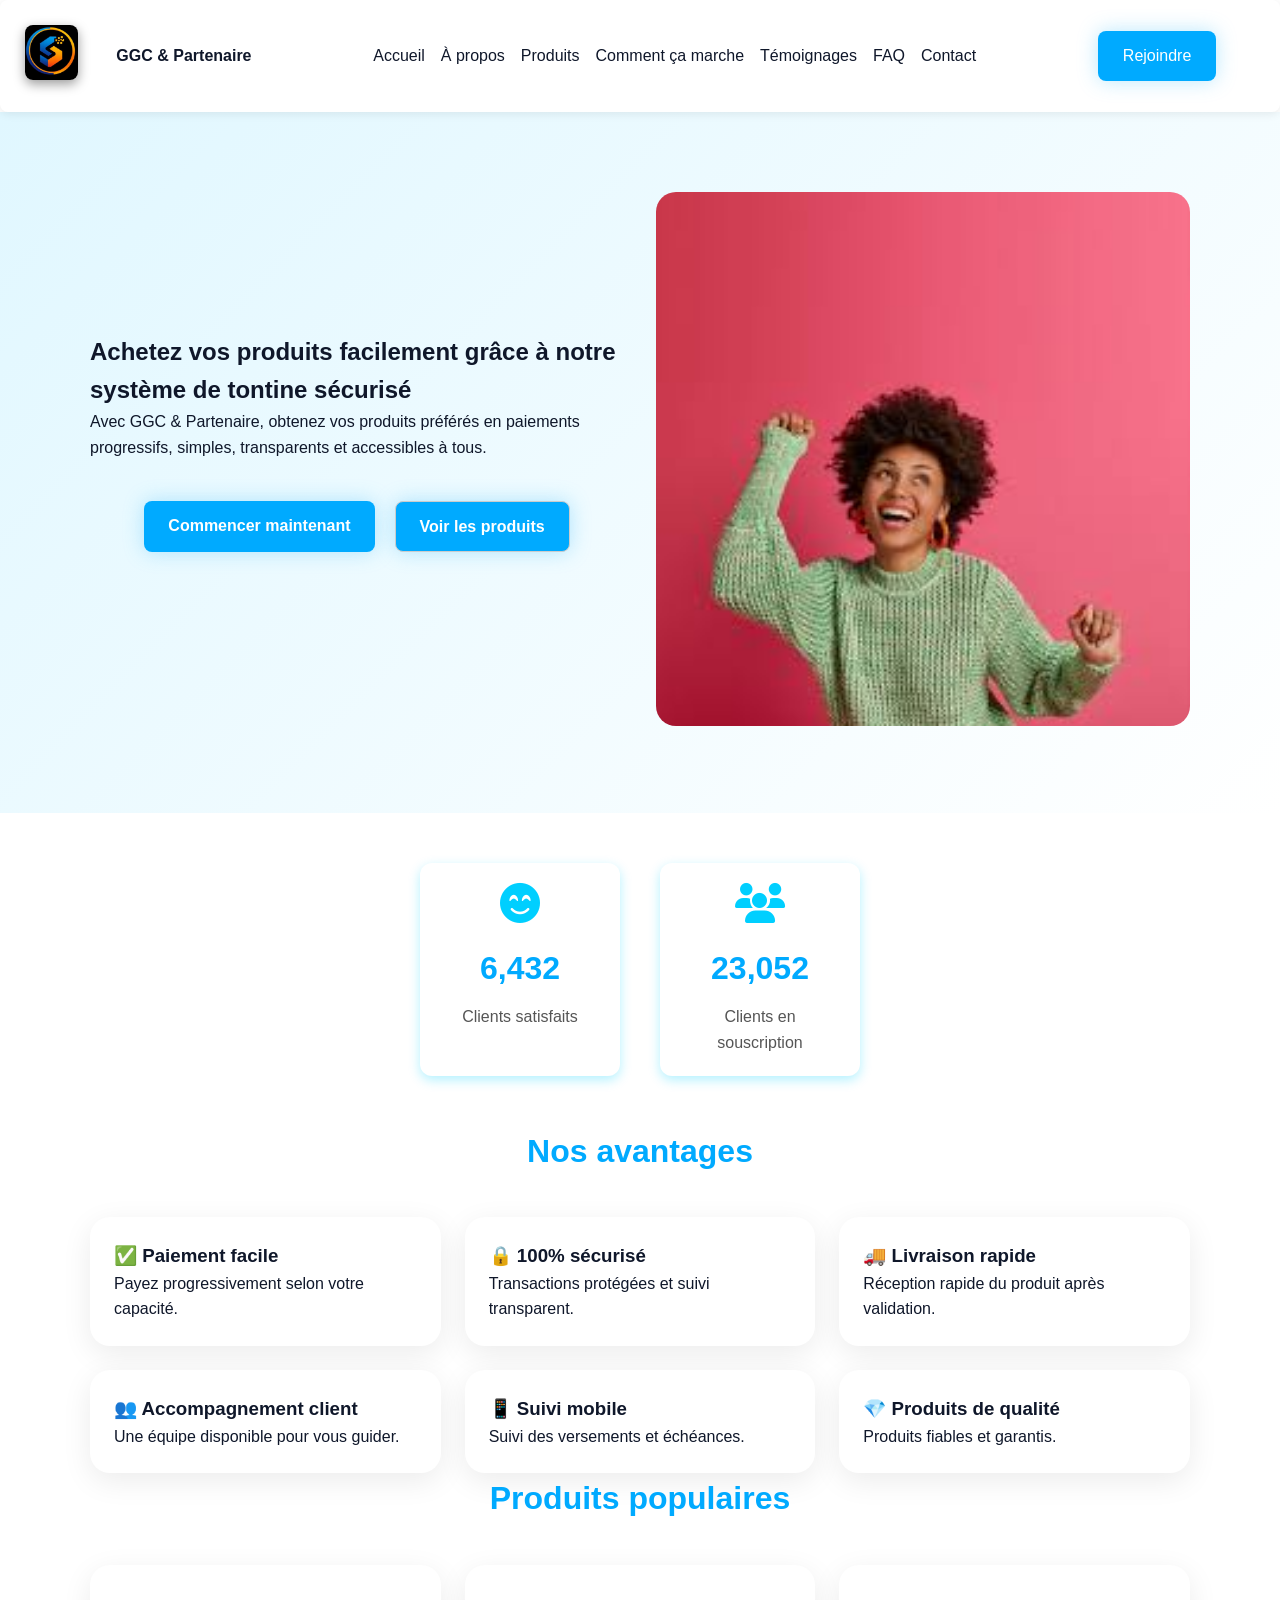
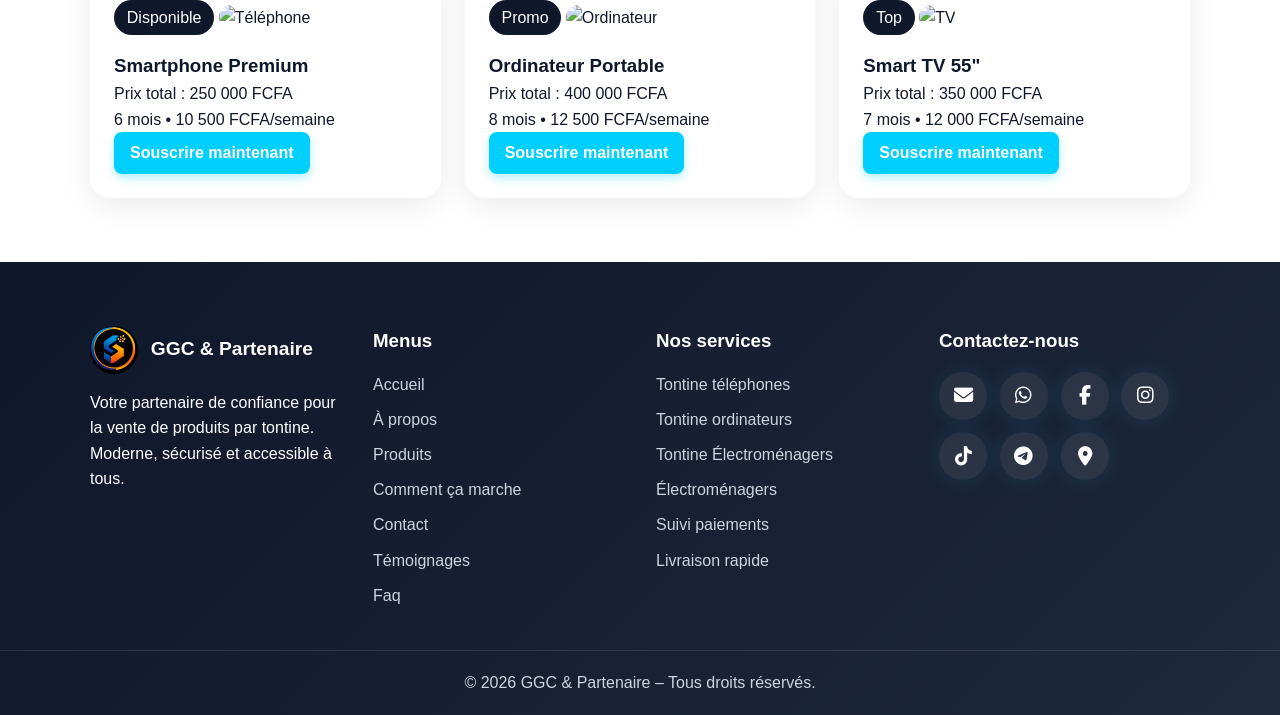
==== index.html @ 8f108630 "Initial commit du site GGC" ====
<!DOCTYPE html>
<html lang="fr">
<head>
  <meta charset="UTF-8" />
  <meta name="viewport" content="width=device-width, initial-scale=1.0" />
  <meta name="description" content="GGC & Partenaire - Vente de produits par tontine" />
  <title>GGC & Partenaire</title>
  <link rel="stylesheet" href="https://cdnjs.cloudflare.com/ajax/libs/font-awesome/6.5.1/css/all.min.css" />
  <link rel="stylesheet" href="assetes/css/style.css" />
</head>
<body>
  <header class="header">
    <div class="logo">
      <img src="assetes/images/logom.jpeg" alt="Logo">
    </div>
    <nav class="navbar container">
      <div class="logo">GGC & Partenaire</div>
      <ul class="nav-menu" id="navMenu">
        <li><a href="#">Accueil</a></li>
        <li><a href="about.html">À propos</a></li>
        <li><a href="produitc.html">Produits</a></li>
        <li><a href="comment_ca_marche.html">Comment ça marche</a></li>
        <li><a href="testimolia.html">Témoignages</a></li>
        <li><a href="fag.html">FAQ</a></li>
        <li><a href="contact.html">Contact</a></li>
      </ul>
      <a href="#" class="btn-primary">Rejoindre</a>
      <div class="menu-toggle" id="menuToggle">☰</div>
    </nav>
  </header>

  <section class="hero">
    <div class="bubbles"></div>
    <div class="container hero-content">
      <div class="hero-text reveal">
        <h1>Achetez vos produits facilement grâce à notre système de tontine sécurisé</h1>
        <p>
          Avec GGC & Partenaire, obtenez vos produits préférés en paiements progressifs,
          simples, transparents et accessibles à tous.
        </p>
        <div class="hero-buttons">
          <a href="comment_ca_marche.html" class="btn-primary">Commencer maintenant</a>
          <a href="produitc.html" class="btn-secondary">Voir les produits</a>
        </div>
      </div>
      <div class="hero-image reveal">
        <img src="assetes/images/joie.jpg" alt="Produits modernes" />
      </div>
    </div>
  </section>

  <section class="counters container">
    <div class="counter-box">
      <i class="fas fa-smile-beam"></i>
      <h3 id="satisfaits">0</h3>
      <p>Clients satisfaits</p>
    </div>
    <div class="counter-box">
      <i class="fas fa-users"></i>
      <h3 id="souscription">0</h3>
      <p>Clients en souscription</p>
    </div>
  </section>

  <section class="advantages container" id="about">
    <h2 class="section-title reveal">Nos avantages</h2>
    <div class="cards">
      <div class="card reveal"><h3>✅ Paiement facile</h3><p>Payez progressivement selon votre capacité.</p></div>
      <div class="card reveal"><h3>🔒 100% sécurisé</h3><p>Transactions protégées et suivi transparent.</p></div>
      <div class="card reveal"><h3>🚚 Livraison rapide</h3><p>Réception rapide du produit après validation.</p></div>
      <div class="card reveal"><h3>👥 Accompagnement client</h3><p>Une équipe disponible pour vous guider.</p></div>
      <div class="card reveal"><h3>📱 Suivi mobile</h3><p>Suivi des versements et échéances.</p></div>
      <div class="card reveal"><h3>💎 Produits de qualité</h3><p>Produits fiables et garantis.</p></div>
    </div>
  </section>

  <section class="products" id="products">
    <div class="container">
      <h2 class="section-title reveal">Produits populaires</h2>
      <div class="product-grid">
        <div class="product-card reveal">
          <span class="badge">Disponible</span>
          <img src="https://images.unsplash.com/photo-1511707171634-5f897ff02aa9" alt="Téléphone" />
          <h3>Smartphone Premium</h3>
          <p>Prix total : 250 000 FCFA</p>
          <p>6 mois • 10 500 FCFA/semaine</p>
          <a 
            href="souscription.html?name=Smartphone%20Premium&price=250000&plan=6%20mois%20•%2010500%20FCFA/semaine&img=https://images.unsplash.com/photo-1511707171634-5f897ff02aa9" 
            class="subscribe-btn">
            Souscrire maintenant
          </a>
        </div>

        <div class="product-card reveal">
          <span class="badge">Promo</span>
          <img src="https://images.unsplash.com/photo-1496181133206-80ce9b88a853" alt="Ordinateur" />
          <h3>Ordinateur Portable</h3>
          <p>Prix total : 400 000 FCFA</p>
          <p>8 mois • 12 500 FCFA/semaine</p>
          <a 
            href="souscription.html?name=Ordinateur%20Portable&price=400000&plan=8%20mois%20•%2012500%20FCFA/semaine&img=https://images.unsplash.com/photo-1496181133206-80ce9b88a853" 
            class="subscribe-btn">
            Souscrire maintenant
          </a>
        </div>

        <div class="product-card reveal">
          <span class="badge">Top</span>
          <img src="https://images.unsplash.com/photo-1580910051074-3eb694886505" alt="TV" />
          <h3>Smart TV 55"</h3>
          <p>Prix total : 350 000 FCFA</p>
          <p>7 mois • 12 000 FCFA/semaine</p>
          <a 
            href="souscription.html?name=Smart%20TV%2055&price=350000&plan=7%20mois%20•%2012000%20FCFA/semaine&img=https://images.unsplash.com/photo-1580910051074-3eb694886505" 
            class="subscribe-btn">
            Souscrire maintenant
          </a>
        </div>
      </div>
    </div>
  </section>

  <footer class="pro-footer">
  <div class="container footer-grid-pro">
    <!-- Logo + description -->
    <div class="footer-brand">
      <a href="index.html" class="footer-logo">
        <img src="assetes/images/logom.jpeg" alt="Logo GGC & Partenaire" />
        <span>GGC & Partenaire</span>
      </a>
      <p>
        Votre partenaire de confiance pour la vente de produits par tontine.
        Moderne, sécurisé et accessible à tous.
      </p>
    </div>

    <!-- Menus -->
    <div class="footer-links">
      <h3>Menus</h3>
      <a href="index.html">Accueil</a>
      <a href="about.html">À propos</a>
      <a href="produict.html">Produits</a>
      <a href="comment_ca_marche.html">Comment ça marche</a>
      <a href="contact.html">Contact</a>
      <a href="testimolia.html">Témoignages</a>
      <a href="fag.html">Faq</a>
    </div>

    <!-- Services -->
    <div class="footer-services">
      <h3>Nos services</h3>
      <a href="produitc.html#telephone">Tontine téléphones</a>
      <a href="produitc.html#ordinateur">Tontine ordinateurs</a>
      <a href="produitc.html#electro">Tontine Électroménagers</a>
      <a href="#">Électroménagers</a>
      <a href="#">Suivi paiements</a>
      <a href="#">Livraison rapide</a>
    </div>

    <!-- Réseaux + contact -->
    <div class="footer-contact">
      <h3>Contactez-nous</h3>
      <div class="social-icons">
        <a href="mailto:contact@ggcpartenaire.com" target="_blank" aria-label="Email"><i class="fas fa-envelope"></i></a>
        <a href="https://wa.me/22890000000" target="_blank" aria-label="WhatsApp"><i class="fab fa-whatsapp"></i></a>
        <a href="https://facebook.com" target="_blank" aria-label="Facebook"><i class="fab fa-facebook-f"></i></a>
        <a href="https://instagram.com" target="_blank" aria-label="Instagram"><i class="fab fa-instagram"></i></a>
        <a href="https://tiktok.com" target="_blank" aria-label="TikTok"><i class="fab fa-tiktok"></i></a>
        <a href="https://t.me/username" target="_blank" aria-label="Telegram"><i class="fab fa-telegram-plane"></i></a>
        <a href="https://maps.google.com/?q=Lome,Togo" target="_blank" aria-label="Localisation"><i class="fas fa-location-dot"></i></a>
      </div>
    </div>
  </div>

  <div class="footer-bottom-pro">
    <p>© 2026 GGC & Partenaire – Tous droits réservés.</p>
  </div>
</footer>

  <script src="assetes/js/main.js"></script>
</body>
</html>
---- assetes/css/style.css ----
:root {
  --sky: #38bdf8;
  --dark: #0f172a;
  --white: #ffffff;
  --light: #f8fafc;
}

* {
  margin: 0;
  padding: 0;
  box-sizing: border-box;
}

body {
  font-family: Arial, sans-serif;
  line-height: 1.6;
  background: var(--white);
  color: var(--dark);
}

.container {
  width: min(1200px, 92%);
  margin: auto;
}

.header {
  position: sticky;
  display: flex;
  justify-content: space-between;
  align-items: center;
  padding: 15px 25px;
  border-radius: 8px;
  top: 0;
  background: white;
  box-shadow: 0 2px 10px rgba(0,0,0,0.08);
  z-index: 1000;
}

/* Logo */
.logo img {
  height: 55px;
  border-radius: 8px; /* arrondi pour un look moderne */
  box-shadow: 0 4px 12px rgba(0,0,0,0.4);
  transition: transform 0.3s ease;
}

.navbar {
  display: flex;
  align-items: center;
  justify-content: space-between;
  padding: 1rem 0;
}

.nav-menu {
  display: flex;
  gap: 1rem;
  list-style: none;
}

.nav-menu a {
  text-decoration: none;
  color: var(--dark);
  transition: 0.3s;
}

.nav-menu a:hover {
  color: var(--sky);
}

.btn-primary,
.btn-secondary,
.product-card button {
  background: var(--sky);
  color: white;
  padding: 0.8rem 1.2rem;
  border-radius: 999px;
  text-decoration: none;
  border: none;
  cursor: pointer;
  transition: 0.3s;
  box-shadow: 0 0 20px rgba(56, 189, 248, 0.35);
}

.btn-primary:hover,
.btn-secondary:hover,
.product-card button:hover {
  transform: translateY(-3px);
}

.hero {
  padding: 5rem 0;
  background: linear-gradient(135deg, #e0f7ff, #ffffff);
  position: relative;
  overflow: hidden;
}

.hero-content {
  display: grid;
  grid-template-columns: repeat(auto-fit, minmax(300px, 1fr));
  gap: 2rem;
  align-items: center;
}

.hero-buttons {
  display: flex;
  flex-direction: row;
  justify-content: center;
  gap: 20px; /* espace horizontal entre les boutons */
  margin: 40px 0; /* espace en haut et en bas */
  flex-wrap: wrap; /* permet de passer à la ligne sur mobile */
}

.hero-buttons a {
  text-decoration: none;
  font-size: 1rem;
  font-weight: 600;
  padding: 12px 24px;
  border-radius: 8px;
  transition: all 0.3s ease;
}

/* Bouton principal bleu ciel */
.btn-primary {
  background-color: #00aaff; /* bleu ciel */
  color: #fff;
}

.btn-primary:hover {
  background-color: #0088cc;
}

/* Bouton secondaire */
.btn-secondary {
  background-color: #00aaff;
  color: #fff;
  border: 1px solid #ccc;
}

.btn-secondary:hover {
  background-color: #0088cc;
}

/* Responsive pour mobile */
@media (max-width: 600px) {
  .hero-buttons {
    flex-direction: column;
    align-items: center;
    gap: 15px; /* espace vertical entre les boutons */
    margin: 20px 0;
  }

  .hero-buttons a {
    width: 80%; /* occupe une bonne largeur sur mobile */
    text-align: center;
  }
}

.hero-image img,
.product-card img {
  width: 100%;
  border-radius: 20px;
}

.hero-image img {
  animation: float 4s ease-in-out infinite;
}

@keyframes float {
  0%,100% { transform: translateY(0); }
  50% { transform: translateY(-10px); }
}

.section-title {
  text-align: center;
  margin-bottom: 2rem;
  font-size: 2rem;
}

.cards,
.product-grid {
  display: grid;
  grid-template-columns: repeat(auto-fit, minmax(260px, 1fr));
  gap: 1.5rem;
}

.card,
.product-card {
  background: white;
  padding: 1.5rem;
  border-radius: 20px;
  box-shadow: 0 8px 30px rgba(0,0,0,0.08);
  transition: 0.3s;
}

.card:hover,
.product-card:hover {
  transform: translateY(-6px);
}

.badge {
  display: inline-block;
  background: var(--dark);
  color: white;
  padding: 0.3rem 0.8rem;
  border-radius: 999px;
  margin-bottom: 1rem;
}

.reveal {
  opacity: 0;
  transform: translateY(30px);
  transition: all 0.8s ease;
}

.reveal.active {
  opacity: 1;
  transform: translateY(0);
}

.menu-toggle {
  display: none;
  font-size: 2rem;
  cursor: pointer;
}

@media (max-width: 768px) {
  .nav-menu {
    display: none;
    position: absolute;
    top: 70px;
    left: 0;
    right: 0;
    background: white;
    flex-direction: column;
    padding: 1rem;
  }

  .nav-menu.show {
    display: flex;
  }

  .menu-toggle {
    display: block;
  }

  .btn-primary {
    display: none;
  }
}

* { box-sizing: border-box; margin: 0; padding: 0; }
body { font-family: Arial, sans-serif; color: var(--dark); background: var(--white); }
.container { width: min(1100px, 92%); margin: auto; }

.header {
  position: sticky; top: 0; z-index: 1000;
  background: white; box-shadow: 0 2px 10px rgba(0,0,0,.08);
}
.navbar {
  display: flex; justify-content: space-between; align-items: center; padding: 1rem 0;
}
.logo { text-decoration: none; color: var(--dark); font-weight: bold; }
.nav-menu { display: flex; gap: 1rem; list-style: none; }
.nav-menu a { text-decoration: none; color: var(--dark); transition: .3s; }
.nav-menu a:hover, .nav-menu a.active { color: var(--sky); }
.menu-toggle { display: none; font-size: 1.5rem; cursor: pointer; }

.about-hero {
  padding: 5rem 0;
  text-align: center;
  background: linear-gradient(135deg, #e0f7ff, #ffffff);
}
.about-hero h1 { font-size: 2.5rem; margin-bottom: 1rem; }
.about-hero p { max-width: 700px; margin: auto; font-size: 1.1rem; }

.about-grid, .value-grid {
  display: grid;
  grid-template-columns: repeat(auto-fit, minmax(260px, 1fr));
  gap: 1.5rem;
  margin: 3rem 0;
}

.about-card, .value-card {
  background: white;
  border-radius: 20px;
  padding: 2rem;
  text-align: center;
  box-shadow: 0 8px 30px rgba(0,0,0,.08);
  transition: .3s;
}
.about-card:hover, .value-card:hover { transform: translateY(-6px); }
.about-card i, .value-card i {
  font-size: 2rem;
  color: var(--sky);
  margin-bottom: 1rem;
}
.section-title { text-align: center; font-size: 2rem; }

.reveal {
  opacity: 0; transform: translateY(30px); transition: all .8s ease;
}
.reveal.active { opacity: 1; transform: translateY(0); }

@media (max-width: 768px) {
  .nav-menu {
    display: none; position: absolute; top: 70px; left: 0; right: 0;
    background: white; flex-direction: column; padding: 1rem;
  }
  .nav-menu.show { display: flex; }
  .menu-toggle { display: block; }
}

.timeline-section {
  padding: 5rem 0;
}

.timeline-intro {
  text-align: center;
  max-width: 700px;
  margin: 0 auto 3rem;
}

.timeline {
  position: relative;
  max-width: 800px;
  margin: auto;
}

.timeline::before {
  content: "";
  position: absolute;
  left: 30px;
  top: 0;
  width: 4px;
  height: 100%;
  background: linear-gradient(var(--sky), var(--dark));
  border-radius: 10px;
}

.timeline-item {
  position: relative;
  display: flex;
  gap: 1rem;
  margin-bottom: 2rem;
  align-items: flex-start;
}

.timeline-icon {
  min-width: 60px;
  height: 60px;
  border-radius: 50%;
  background: var(--sky);
  color: white;
  display: flex;
  align-items: center;
  justify-content: center;
  font-weight: bold;
  font-size: 1.2rem;
  box-shadow: 0 0 20px rgba(56,189,248,.35);
  z-index: 2;
}

.timeline-content {
  background: white;
  padding: 1.5rem;
  border-radius: 20px;
  box-shadow: 0 8px 30px rgba(0,0,0,.08);
  flex: 1;
  transition: .3s;
}

.timeline-content:hover {
  transform: translateY(-4px);
}

@media (max-width: 768px) {
  .timeline::before {
    left: 20px;
  }

  .timeline-icon {
    min-width: 42px;
    height: 42px;
    font-size: 1rem;
  }

  .timeline-content {
    padding: 1rem;
  }
}

.products-page {
  padding: 5rem 0;
}

.products-intro {
  text-align: center;
  max-width: 700px;
  margin: 0 auto 2rem;
}

.filters {
  display: flex;
  gap: 1rem;
  justify-content: center;
  flex-wrap: wrap;
  margin-bottom: 2rem;
}

.filter-btn {
  border: none;
  padding: 0.8rem 1.2rem;
  border-radius: 999px;
  cursor: pointer;
  background: #e0f7ff;
  transition: .3s;
}

.filter-btn.active,
.filter-btn:hover {
  background: var(--sky);
  color: white;
}

.product-card {
  overflow: hidden;
}

.product-card img {
  transition: transform .4s ease;
  margin: 1rem 0;
}

.product-card:hover img {
  transform: scale(1.05);
}

.testimonial-card,.faq-item,.contact-form,.contact-info,.login-card,.dashboard-card{
  background:#fff;padding:1.5rem;border-radius:20px;box-shadow:0 8px 30px rgba(0,0,0,.08)
}
.testimonial-slider{position:relative;overflow:hidden}
.testimonial-card{display:none;text-align:center}
.testimonial-card.active{display:block;animation:fade .8s ease}
.testimonial-card img{width:80px;height:80px;border-radius:50%;margin-bottom:1rem}
.stars{font-size:1.3rem;margin:.5rem 0}

.faq-question{width:100%;padding:1rem;border:none;background:#e0f7ff;text-align:left;border-radius:12px;cursor:pointer}
.faq-answer{display:none;padding:1rem}
.faq-item.active .faq-answer{display:block}

.contact-grid,.dashboard-grid,.footer-grid{
  display:grid;grid-template-columns:repeat(auto-fit,minmax(280px,1fr));gap:1.5rem
}
.contact-form input,.contact-form textarea,.login-card input{
  width:100%;padding:1rem;margin-bottom:1rem;border:1px solid #ddd;border-radius:12px
}
.contact-info iframe{width:100%;height:220px;border:0;border-radius:16px}

.footer{background:var(--dark);color:#fff;padding:3rem 0 1rem;margin-top:4rem}
.footer a{display:block;color:#fff;text-decoration:none;margin:.4rem 0}

.whatsapp-float{
  position:fixed;bottom:20px;right:20px;background:#25D366;color:#fff;
  padding:1rem;border-radius:50%;box-shadow:0 0 20px rgba(0,0,0,.2)
}

@keyframes fade{from{opacity:0}to{opacity:1}}

.pro-footer {
  background: linear-gradient(135deg, #0f172a, #1e293b);
  color: #fff;
  margin-top: 4rem;
  padding-top: 4rem;
}

.footer-grid-pro {
  display: grid;
  grid-template-columns: repeat(auto-fit, minmax(240px, 1fr));
  gap: 2rem;
}

.footer-logo {
  display: flex;
  align-items: center;
  gap: 0.8rem;
  color: #fff;
  text-decoration: none;
  font-size: 1.2rem;
  font-weight: 700;
  margin-bottom: 1rem;
}

.footer-logo img {
  width: 48px;
  height: 48px;
  border-radius: 50%;
  object-fit: cover;
}

.footer-links h3,
.footer-services h3,
.footer-contact h3 {
  margin-bottom: 1rem;
}

.footer-links a,
.footer-services a {
  display: block;
  color: #cbd5e1;
  text-decoration: none;
  margin: 0.6rem 0;
  transition: 0.3s;
}

.footer-links a:hover,
.footer-services a:hover {
  color: #38bdf8;
  transform: translateX(4px);
}

.social-icons {
  display: flex;
  flex-wrap: wrap;
  gap: 0.8rem;
  margin-top: 1rem;
}

.social-icons a {
  width: 48px;
  height: 48px;
  display: flex;
  align-items: center;
  justify-content: center;
  border-radius: 50%;
  background: rgba(255,255,255,0.08);
  color: #fff;
  text-decoration: none;
  font-size: 1.2rem;
  transition: 0.35s ease;
  box-shadow: 0 0 20px rgba(56,189,248,0.12);
}

.social-icons a:hover {
  background: #38bdf8;
  transform: translateY(-4px) scale(1.08);
  box-shadow: 0 0 25px rgba(56,189,248,0.45);
}

.footer-bottom-pro {
  border-top: 1px solid rgba(255,255,255,0.1);
  margin-top: 2rem;
  padding: 1.2rem 0;
  text-align: center;
  color: #cbd5e1;
}

.contact {
  background: #ffffff;
  color: #333;
  padding: 60px 20px;
  border-radius: 12px;
}

.section-title {
  text-align: center;
  font-size: 2rem;
  color: #00aaff;
  margin-bottom: 40px;
}

.contact-grid {
  display: flex;
  gap: 40px;
  flex-wrap: wrap;
  justify-content: center;
}

.contact-form {
  flex: 1;
  min-width: 300px;
  background: #f9f9f9;
  padding: 25px;
  border-radius: 10px;
  box-shadow: 0 4px 12px rgba(0,0,0,0.1);
}

.form-group {
  display: flex;
  align-items: center;
  margin-bottom: 15px;
  background: #fff;
  border: 1px solid #ddd;
  border-radius: 8px;
  padding: 10px;
}

.form-group i {
  color: #00aaff;
  margin-right: 10px;
}

.contact-form input,
.contact-form textarea {
  border: none;
  outline: none;
  flex: 1;
  font-size: 1rem;
}

.contact-form textarea {
  resize: none;
  min-height: 100px;
}

.btn-primary {
  background: #00aaff;
  color: #fff;
  padding: 12px 25px;
  border: none;
  border-radius: 8px;
  font-size: 1rem;
  cursor: pointer;
  transition: 0.3s;
}

.btn-primary:hover {
  background: #0088cc;
}

.contact-info {
  flex: 1;
  min-width: 300px;
}

.contact-info p {
  margin: 10px 0;
  font-size: 1rem;
}

.contact-info i {
  color: #00aaff;
  margin-right: 8px;
}

.contact-info iframe {
  width: 100%;
  height: 250px;
  border: none;
  border-radius: 8px;
  margin-top: 15px;
}

/* Responsive */
@media (max-width: 768px) {
  .contact-grid {
    flex-direction: column;
    gap: 20px;
  }
  .contact-form,
  .contact-info {
    width: 100%;
  }

  .btn-primary {
    font-size: 1.1rem;
    padding: 14px;
  }
}

.subscribe-btn {
  display: inline-block;
  background: #00cfff;       /* ✅ bleu ciel */
  color: #fff;
  font-size: 1rem;
  font-weight: bold;
  padding: 8px 16px;
  border: none;
  border-radius: 8px;
  cursor: pointer;
  text-decoration: none;     /* ✅ pour les <a> */
  transition: all 0.3s ease; /* ✅ animation fluide */
  box-shadow: 0 4px 10px rgba(0, 207, 255, 0.3);
}

.subscribe-btn:hover {
  background: #00a3cc;       /* ✅ bleu un peu plus foncé au survol */
  transform: translateY(-3px); /* ✅ effet de “saut” */
  box-shadow: 0 6px 14px rgba(0, 163, 204, 0.4);
}

.subscribe-btn:active {
  transform: translateY(0);  /* ✅ retour normal au clic */
  box-shadow: 0 3px 8px rgba(0, 163, 204, 0.3);
}

/* ✅ Responsive mobile */
@media (max-width: 480px) {
  .subscribe-btn {
    width: auto;             /* ✅ bouton large sur mobile */
    font-size: 1.1rem;
    padding: 16px;
    border-radius: 10px;
  }
}

.counters {
  display: flex;
  justify-content: center;
  gap: 40px;
  margin: 50px auto;
  text-align: center;
}

.counter-box {
  background: #fff;
  border-radius: 12px;
  padding: 20px;
  width: 200px;
  box-shadow: 0 4px 12px rgba(0, 207, 255, 0.3);
  transition: transform 0.3s ease;
}

.counter-box:hover {
  transform: translateY(-5px);
}

.counter-box i {
  font-size: 2.5rem;
  color: #00cfff;
  margin-bottom: 10px;
}

.counter-box h3 {
  font-size: 2rem;
  color: #00aaff;
  margin: 10px 0;
  font-weight: bold;
}

.counter-box p {
  font-size: 1rem;
  color: #555;
}

/* ✅ Responsive mobile */
@media (max-width: 768px) {
  .counters {
    flex-direction: column;
    gap: 20px;
  }

  .counter-box {
    width: 100%;
  }
}
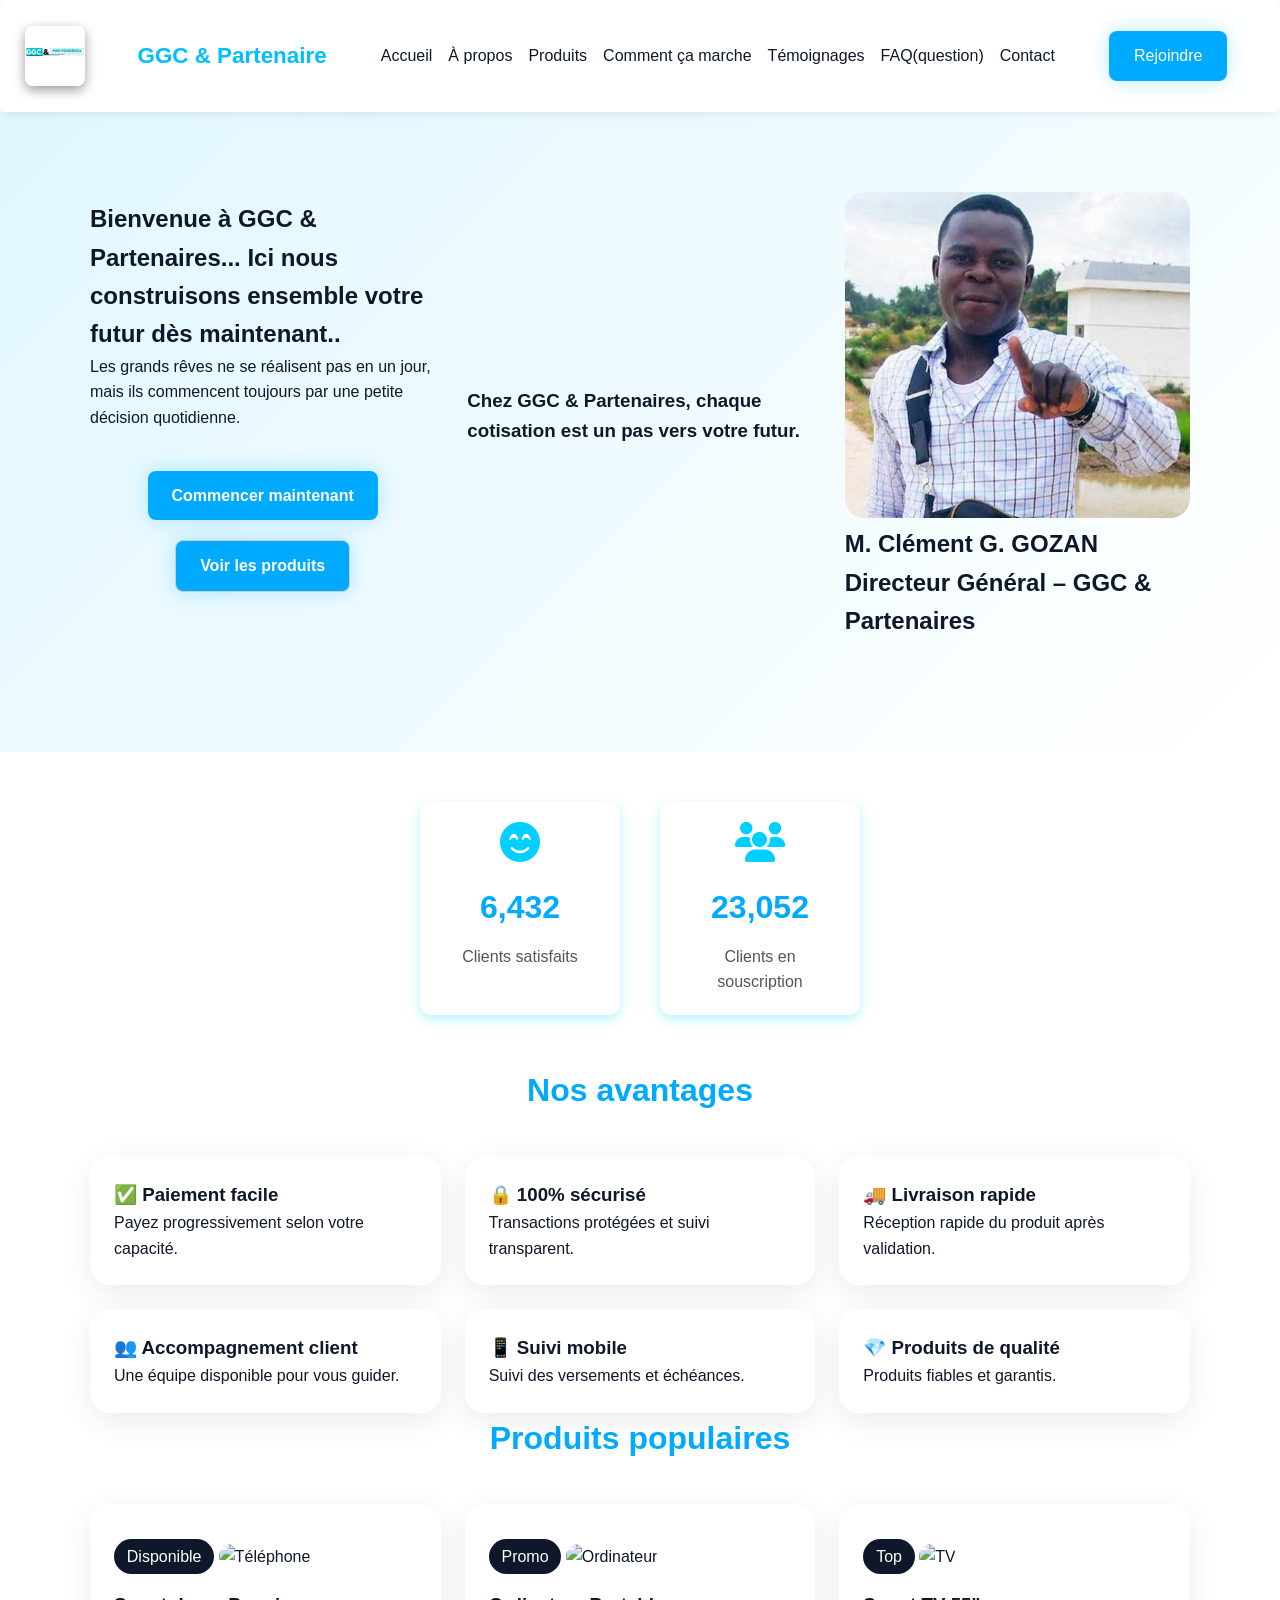
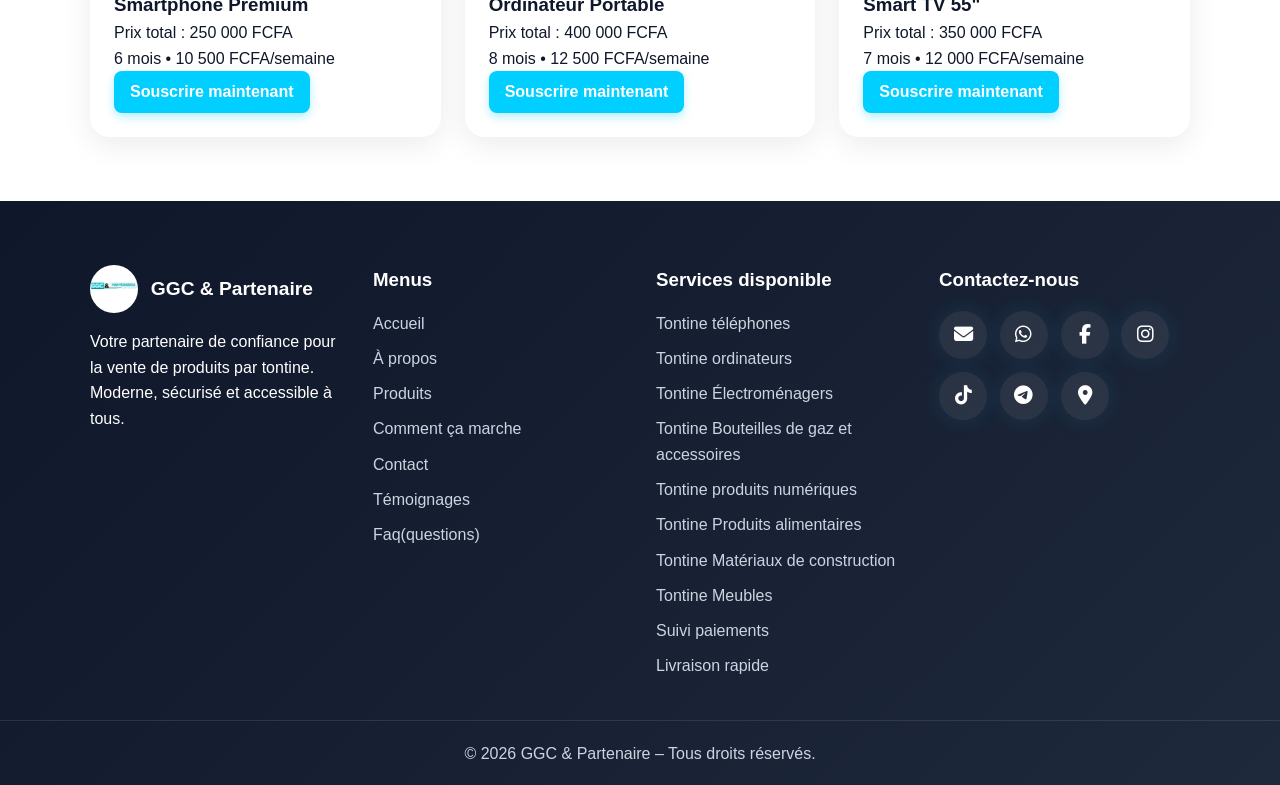
==== commit 278e8f48: "mise a jour" ====
--- a/index.html
+++ b/index.html
@@ -21,7 +21,7 @@
         <li><a href="produitc.html">Produits</a></li>
         <li><a href="comment_ca_marche.html">Comment ça marche</a></li>
         <li><a href="testimolia.html">Témoignages</a></li>
-        <li><a href="fag.html">FAQ</a></li>
+        <li><a href="fag.html">FAQ(question)</a></li>
         <li><a href="contact.html">Contact</a></li>
       </ul>
       <a href="#" class="btn-primary">Rejoindre</a>
@@ -33,19 +33,22 @@
     <div class="bubbles"></div>
     <div class="container hero-content">
       <div class="hero-text reveal">
-        <h1>Achetez vos produits facilement grâce à notre système de tontine sécurisé</h1>
+        <h1> Bienvenue à GGC & Partenaires... Ici nous construisons ensemble votre futur dès maintenant..</h1>
         <p>
-          Avec GGC & Partenaire, obtenez vos produits préférés en paiements progressifs,
-          simples, transparents et accessibles à tous.
+          Les grands rêves ne se réalisent pas en un jour, mais ils commencent toujours par une petite décision quotidienne.
         </p>
         <div class="hero-buttons">
           <a href="comment_ca_marche.html" class="btn-primary">Commencer maintenant</a>
           <a href="produitc.html" class="btn-secondary">Voir les produits</a>
         </div>
       </div>
+      <h3>Chez GGC & Partenaires, chaque cotisation est un pas vers votre futur.</h3>
       <div class="hero-image reveal">
-        <img src="assetes/images/joie.jpg" alt="Produits modernes" />
+        <img src="assetes/images/monsieur.jpeg" alt="Produits modernes" />
+        <h2><strong>M. Clément G. GOZAN</strong>
+          Directeur Général – GGC & Partenaires</h2>
       </div>
+      <p></p>
     </div>
   </section>
 
@@ -120,7 +123,7 @@
     </div>
   </section>
 
-  <footer class="pro-footer">
+<footer class="pro-footer">
   <div class="container footer-grid-pro">
     <!-- Logo + description -->
     <div class="footer-brand">
@@ -143,18 +146,22 @@
       <a href="comment_ca_marche.html">Comment ça marche</a>
       <a href="contact.html">Contact</a>
       <a href="testimolia.html">Témoignages</a>
-      <a href="fag.html">Faq</a>
+      <a href="fag.html">Faq(questions)</a>
     </div>
 
     <!-- Services -->
     <div class="footer-services">
-      <h3>Nos services</h3>
+      <h3>Services disponible</h3>
       <a href="produitc.html#telephone">Tontine téléphones</a>
       <a href="produitc.html#ordinateur">Tontine ordinateurs</a>
       <a href="produitc.html#electro">Tontine Électroménagers</a>
-      <a href="#">Électroménagers</a>
-      <a href="#">Suivi paiements</a>
-      <a href="#">Livraison rapide</a>
+      <a href="produitc.html#gaz">Tontine Bouteilles de gaz et accessoires</a>
+      <a href="produitc.html#numerique">Tontine produits numériques</a>
+      <a href="produitc.html#alimentation">Tontine Produits alimentaires</a>
+      <a href="produitc.html#construction">Tontine Matériaux de construction</a>
+      <a href="produitc.html#meubles">Tontine Meubles</a>
+      <a href="livraison.html#paiement">Suivi paiements</a>
+      <a href="livraison.html#livraison">Livraison rapide</a>
     </div>
 
     <!-- Réseaux + contact -->
@@ -162,7 +169,7 @@
       <h3>Contactez-nous</h3>
       <div class="social-icons">
         <a href="mailto:contact@ggcpartenaire.com" target="_blank" aria-label="Email"><i class="fas fa-envelope"></i></a>
-        <a href="https://wa.me/22890000000" target="_blank" aria-label="WhatsApp"><i class="fab fa-whatsapp"></i></a>
+        <a href="https://wa.me/22898139697" target="_blank" aria-label="WhatsApp"><i class="fab fa-whatsapp"></i></a>
         <a href="https://facebook.com" target="_blank" aria-label="Facebook"><i class="fab fa-facebook-f"></i></a>
         <a href="https://instagram.com" target="_blank" aria-label="Instagram"><i class="fab fa-instagram"></i></a>
         <a href="https://tiktok.com" target="_blank" aria-label="TikTok"><i class="fab fa-tiktok"></i></a>
--- a/assetes/css/style.css
+++ b/assetes/css/style.css
@@ -34,6 +34,23 @@
   background: white;
   box-shadow: 0 2px 10px rgba(0,0,0,0.08);
   z-index: 1000;
+}
+
+/* Logo */
+.header .logo img {
+  height: 60px; /* ajuste la taille si nécessaire */
+  margin-right: 15px; /* espace entre le logo et le texte */
+  vertical-align: middle;
+}
+
+/* Titre GGC & Partenaire */
+.navbar .logo {
+  font-size: 1.4rem;
+  font-weight: 700;
+  color: #00bfff; /* bleu ciel */
+  margin-left: 10px; /* espace supplémentaire si besoin */
+  display: inline-block;
+  vertical-align: middle;
 }
 
 /* Logo */
@@ -87,6 +104,14 @@
   transform: translateY(-3px);
 }
 
+/* ✅ Adaptation mobile */
+@media (max-width: 768px) {
+  .navbar .logo {
+    margin: 0.5rem 0;
+    font-size: 1.3rem;
+  }
+}
+
 .hero {
   padding: 5rem 0;
   background: linear-gradient(135deg, #e0f7ff, #ffffff);
@@ -444,10 +469,80 @@
 .testimonial-card img{width:80px;height:80px;border-radius:50%;margin-bottom:1rem}
 .stars{font-size:1.3rem;margin:.5rem 0}
 
-.faq-question{width:100%;padding:1rem;border:none;background:#e0f7ff;text-align:left;border-radius:12px;cursor:pointer}
-.faq-answer{display:none;padding:1rem}
-.faq-item.active .faq-answer{display:block}
-
+/* Conteneur FAQ */
+.faq.container {
+  max-width: 800px;
+  margin: 0 auto;
+  padding: 2rem 1rem;
+  box-sizing: border-box; /* évite les débordements */
+}
+
+/* Chaque item FAQ */
+.faq-item {
+  margin-bottom: 1rem;
+  border-radius: 12px;
+  overflow: hidden;
+  background: #f9f9f9;
+  box-shadow: 0 2px 6px rgba(0,0,0,0.08);
+  transition: all 0.3s ease;
+}
+
+/* Bouton question */
+.faq-question {
+  width: 100%;
+  padding: 1rem 1.2rem;
+  border: none;
+  background: #e0f7ff;
+  text-align: left;
+  font-size: 1rem;
+  font-weight: 600;
+  border-radius: 12px;
+  cursor: pointer;
+  transition: background 0.3s ease;
+}
+
+.faq-question:hover {
+  background: #b3ecff;
+}
+
+/* Réponse cachée par défaut */
+.faq-answer {
+  display: none;
+  padding: 1rem 1.2rem;
+  font-size: 0.95rem;
+  line-height: 1.5;
+  color: #333;
+  background: #ffffff;
+  border-top: 1px solid #ddd;
+  animation: fadeIn 0.3s ease;
+}
+
+/* Réponse visible quand active */
+.faq-item.active .faq-answer {
+  display: block;
+}
+
+/* Animation d’apparition */
+@keyframes fadeIn {
+  from { opacity: 0; transform: translateY(-5px); }
+  to { opacity: 1; transform: translateY(0); }
+}
+/* ✅ Adaptation mobile */
+@media (max-width: 600px) {
+  .faq.container {
+    padding: 1rem;
+  }
+
+  .faq-question {
+    font-size: 0.95rem;
+    padding: 0.8rem 1rem;
+  }
+
+  .faq-answer {
+    font-size: 0.9rem;
+    padding: 0.8rem 1rem;
+  }
+}
 .contact-grid,.dashboard-grid,.footer-grid{
   display:grid;grid-template-columns:repeat(auto-fit,minmax(280px,1fr));gap:1.5rem
 }
@@ -753,3 +848,54 @@
     width: 100%;
   }
 }
+.breadcrumb {
+  margin-top: 1rem;
+  font-size: 0.95rem;
+  color: #0077b6;
+}
+
+.breadcrumb a {
+  text-decoration: none;
+  color: #0077b6;
+  font-weight: 600;
+}
+
+.breadcrumb a:hover {
+  text-decoration: underline;
+}
+
+.breadcrumb span {
+  color: #333;
+  font-weight: 500;
+}
+
+.breadcrumb {
+  margin: 0.5rem auto;
+  padding: 0.5rem 1rem;
+  font-size: 0.95rem;
+  color: #0077b6;
+  text-align: center;
+}
+
+.breadcrumb a {
+  text-decoration: none;
+  color: #0077b6;
+  font-weight: 600;
+}
+
+.breadcrumb a:hover {
+  text-decoration: underline;
+}
+
+.breadcrumb span {
+  color: #333;
+  font-weight: 500;
+}
+
+/* ✅ Adaptation mobile */
+@media (max-width: 600px) {
+  .breadcrumb {
+    font-size: 0.85rem;
+    padding: 0.4rem;
+  }
+}
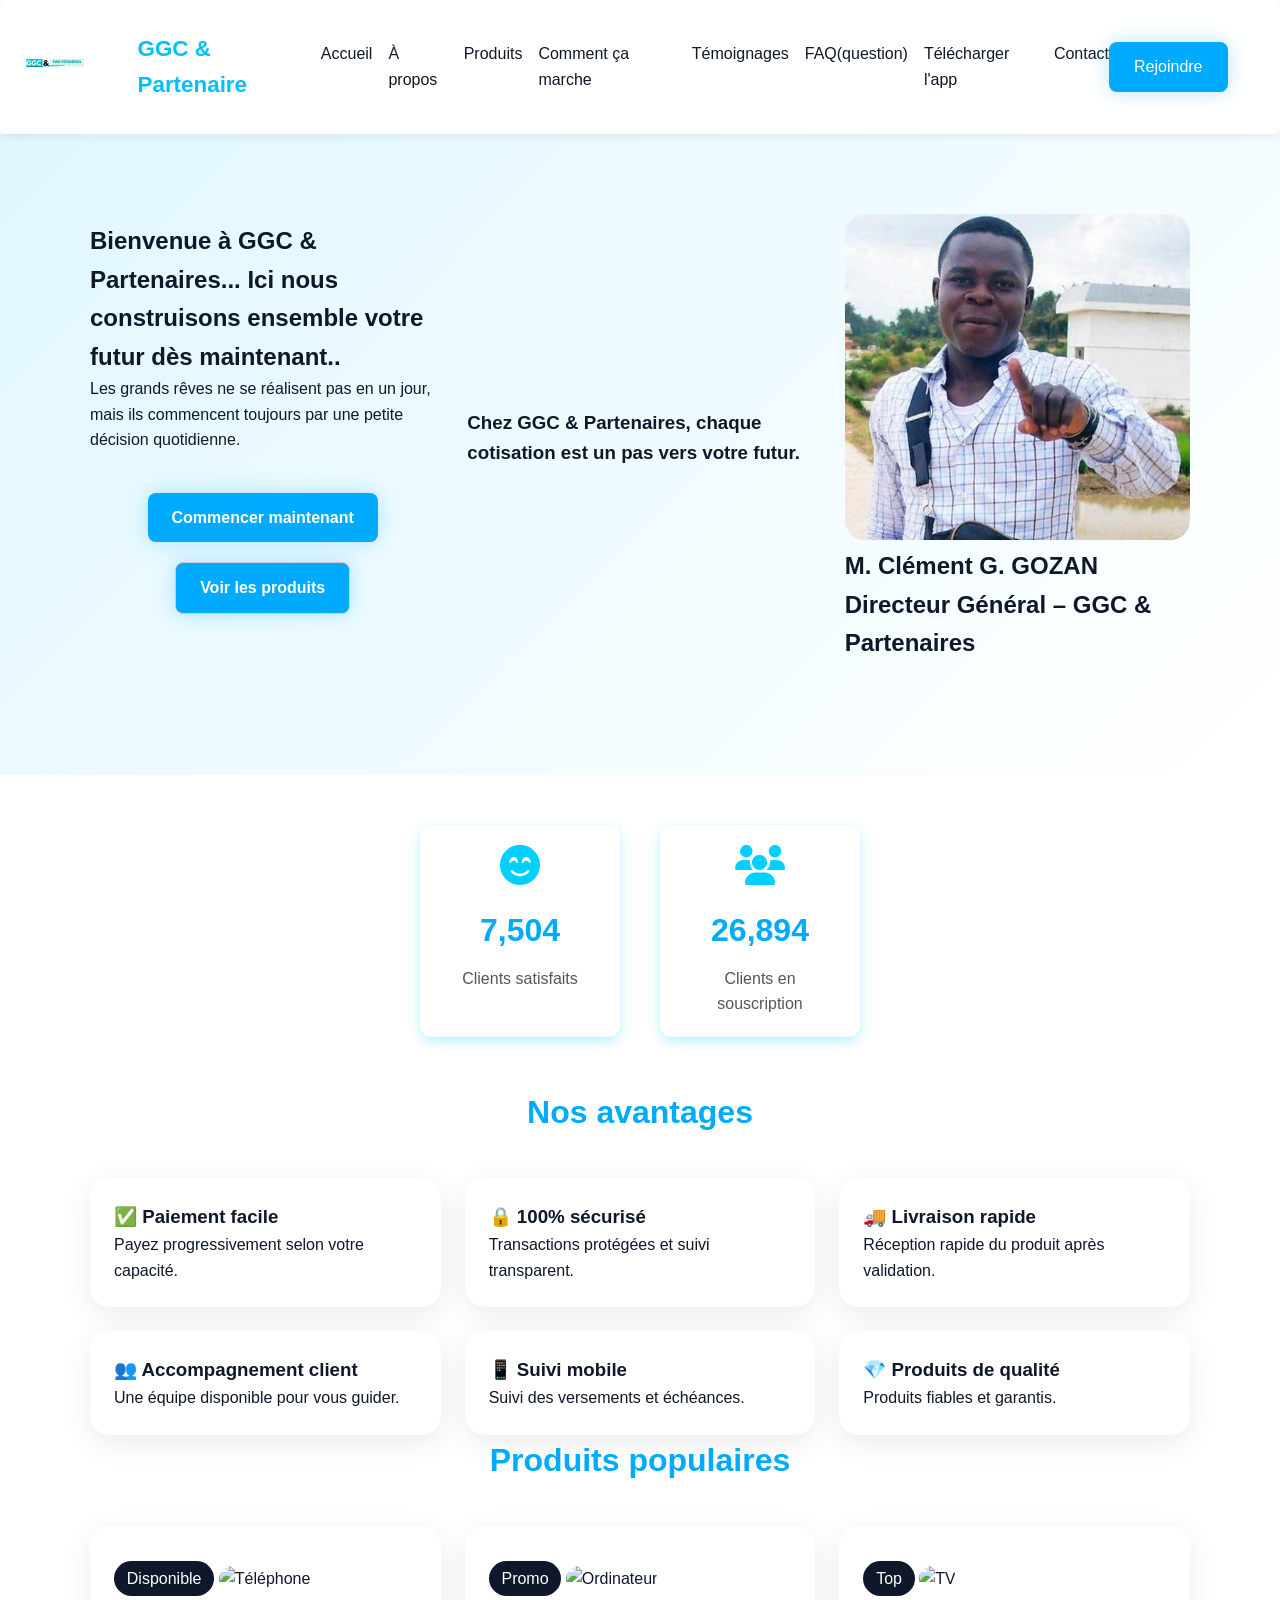
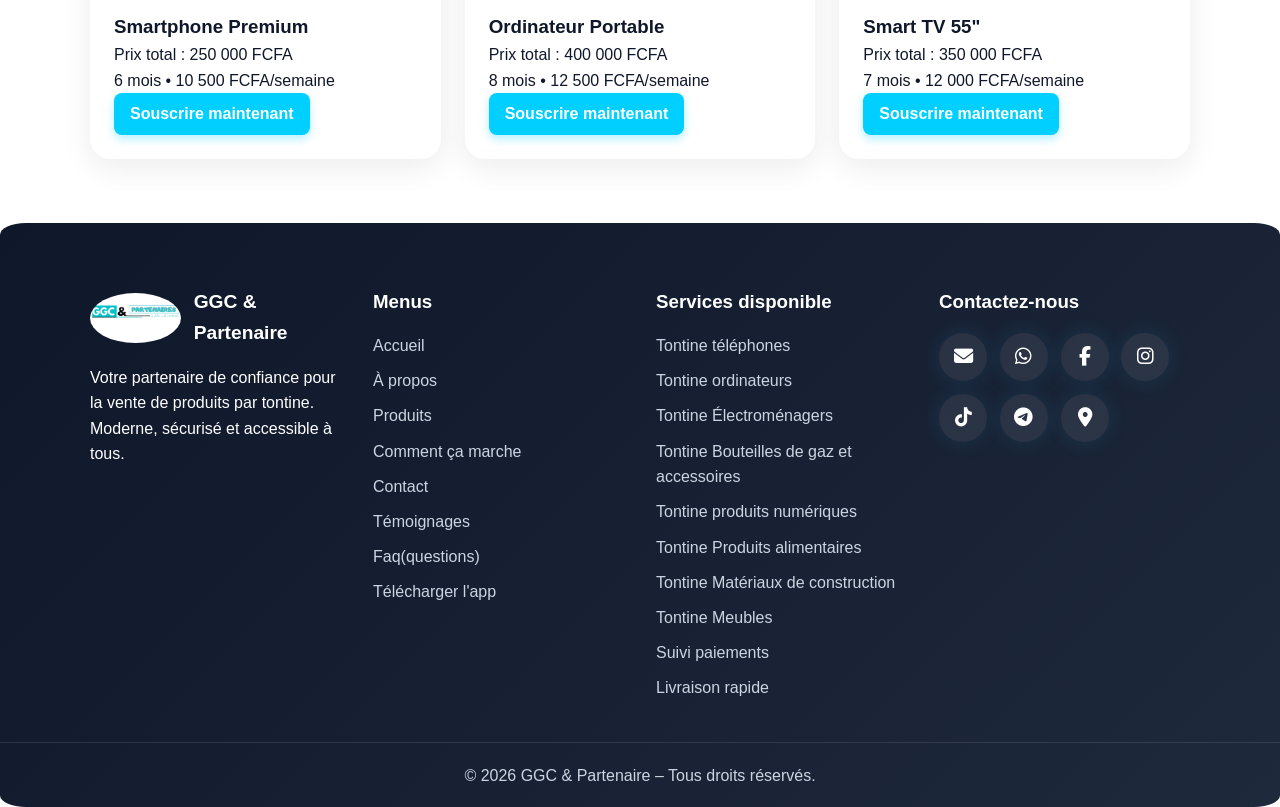
==== commit 5169027c: "metre le site ggc sur google cherche et pour etre reconnue" ====
--- a/index.html
+++ b/index.html
@@ -7,6 +7,30 @@
   <title>GGC & Partenaire</title>
   <link rel="stylesheet" href="https://cdnjs.cloudflare.com/ajax/libs/font-awesome/6.5.1/css/all.min.css" />
   <link rel="stylesheet" href="assetes/css/style.css" />
+  <!--
+    Données structurées (JSON-LD) : aident Google à associer clairement
+    le nom "GGC Partenaire" / "GGC & Partenaire" à ce site, ce qui
+    accélère l'apparition de suggestions de recherche sur votre nom.
+    N'affecte rien d'autre sur la page (invisible pour les visiteurs).
+  -->
+  <script type="application/ld+json">
+  {
+    "@context": "https://schema.org",
+    "@type": "Organization",
+    "name": "GGC Partenaire",
+    "alternateName": "GGC & Partenaire",
+    "url": "https://ggcpartenaire.com",
+    "logo": "https://ggcpartenaire.com/assetes/images/logom.jpeg",
+    "description": "Vente de produits par tontine : paiement progressif, suivi mobile, livraison rapide.",
+    "email": "contact@ggcpartenaire.com",
+    "sameAs": [
+      "https://wa.me/22898139697",
+      "https://facebook.com",
+      "https://instagram.com",
+      "https://tiktok.com"
+    ]
+  }
+  </script>
 </head>
 <body>
   <header class="header">
@@ -22,6 +46,7 @@
         <li><a href="comment_ca_marche.html">Comment ça marche</a></li>
         <li><a href="testimolia.html">Témoignages</a></li>
         <li><a href="fag.html">FAQ(question)</a></li>
+        <li><a href="telecharger.html">Télécharger l'app</a></li>
         <li><a href="contact.html">Contact</a></li>
       </ul>
       <a href="#" class="btn-primary">Rejoindre</a>
@@ -87,8 +112,8 @@
           <h3>Smartphone Premium</h3>
           <p>Prix total : 250 000 FCFA</p>
           <p>6 mois • 10 500 FCFA/semaine</p>
-          <a 
-            href="souscription.html?name=Smartphone%20Premium&price=250000&plan=6%20mois%20•%2010500%20FCFA/semaine&img=https://images.unsplash.com/photo-1511707171634-5f897ff02aa9" 
+          <a
+            href="souscription.html?name=Smartphone%20Premium&price=250000&plan=6%20mois%20•%2010500%20FCFA/semaine&img=https://images.unsplash.com/photo-1511707171634-5f897ff02aa9"
             class="subscribe-btn">
             Souscrire maintenant
           </a>
@@ -100,8 +125,8 @@
           <h3>Ordinateur Portable</h3>
           <p>Prix total : 400 000 FCFA</p>
           <p>8 mois • 12 500 FCFA/semaine</p>
-          <a 
-            href="souscription.html?name=Ordinateur%20Portable&price=400000&plan=8%20mois%20•%2012500%20FCFA/semaine&img=https://images.unsplash.com/photo-1496181133206-80ce9b88a853" 
+          <a
+            href="souscription.html?name=Ordinateur%20Portable&price=400000&plan=8%20mois%20•%2012500%20FCFA/semaine&img=https://images.unsplash.com/photo-1496181133206-80ce9b88a853"
             class="subscribe-btn">
             Souscrire maintenant
           </a>
@@ -113,8 +138,8 @@
           <h3>Smart TV 55"</h3>
           <p>Prix total : 350 000 FCFA</p>
           <p>7 mois • 12 000 FCFA/semaine</p>
-          <a 
-            href="souscription.html?name=Smart%20TV%2055&price=350000&plan=7%20mois%20•%2012000%20FCFA/semaine&img=https://images.unsplash.com/photo-1580910051074-3eb694886505" 
+          <a
+            href="souscription.html?name=Smart%20TV%2055&price=350000&plan=7%20mois%20•%2012000%20FCFA/semaine&img=https://images.unsplash.com/photo-1580910051074-3eb694886505"
             class="subscribe-btn">
             Souscrire maintenant
           </a>
@@ -147,6 +172,7 @@
       <a href="contact.html">Contact</a>
       <a href="testimolia.html">Témoignages</a>
       <a href="fag.html">Faq(questions)</a>
+      <a href="telecharger.html">Télécharger l'app</a>
     </div>
 
     <!-- Services -->
@@ -186,4 +212,4 @@
 
   <script src="assetes/js/main.js"></script>
 </body>
-</html>+</html>
--- a/assetes/css/style.css
+++ b/assetes/css/style.css
@@ -55,9 +55,9 @@
 
 /* Logo */
 .logo img {
-  height: 55px;
+  max-width: 300px;
+  height: auto;
   border-radius: 8px; /* arrondi pour un look moderne */
-  box-shadow: 0 4px 12px rgba(0,0,0,0.4);
   transition: transform 0.3s ease;
 }
 
@@ -103,6 +103,11 @@
 .product-card button:hover {
   transform: translateY(-3px);
 }
+@media (max-width: 600px) {
+  .header .logo img {
+    max-width: 180px;   /* réduit la taille sur mobile */
+  }
+}
 
 /* ✅ Adaptation mobile */
 @media (max-width: 768px) {
@@ -564,6 +569,7 @@
 .pro-footer {
   background: linear-gradient(135deg, #0f172a, #1e293b);
   color: #fff;
+  border-radius: 2%;
   margin-top: 4rem;
   padding-top: 4rem;
 }
@@ -586,8 +592,8 @@
 }
 
 .footer-logo img {
-  width: 48px;
-  height: 48px;
+  width: 100px;
+  height: 50px;
   border-radius: 50%;
   object-fit: cover;
 }
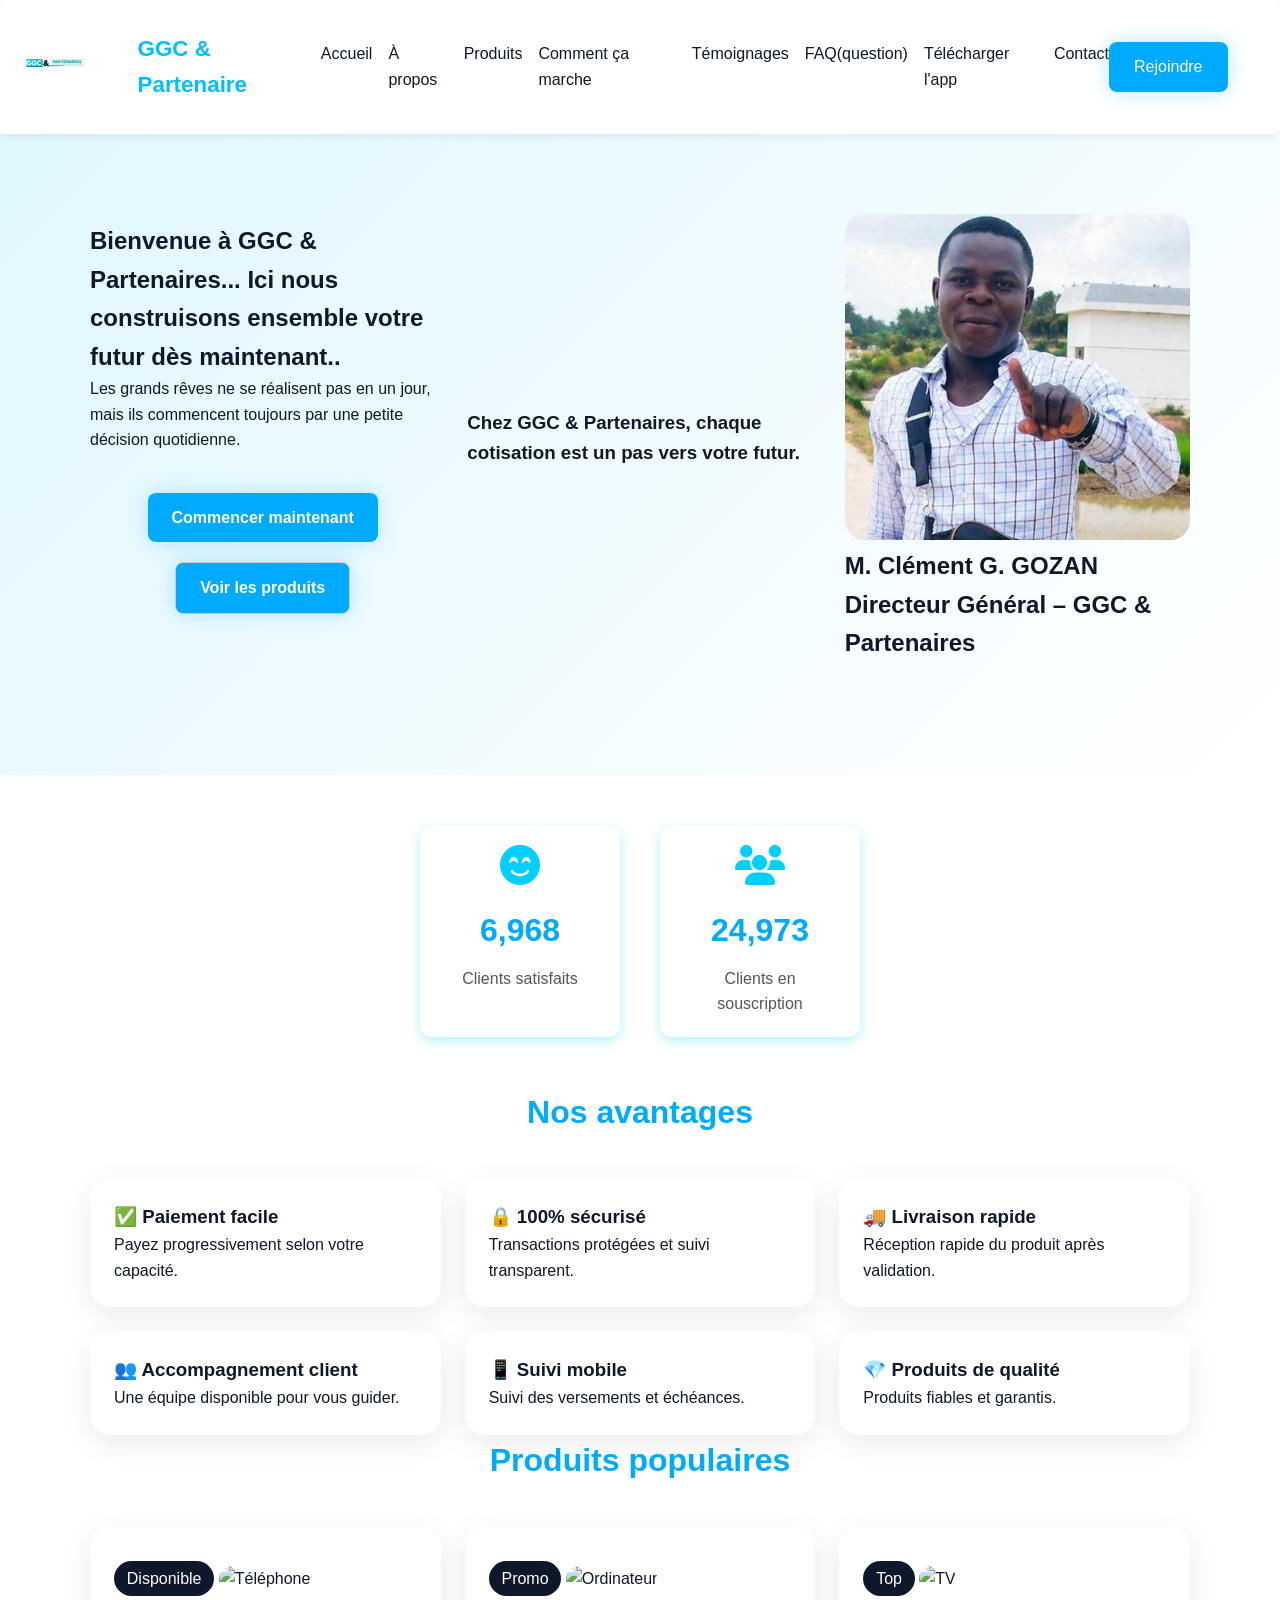
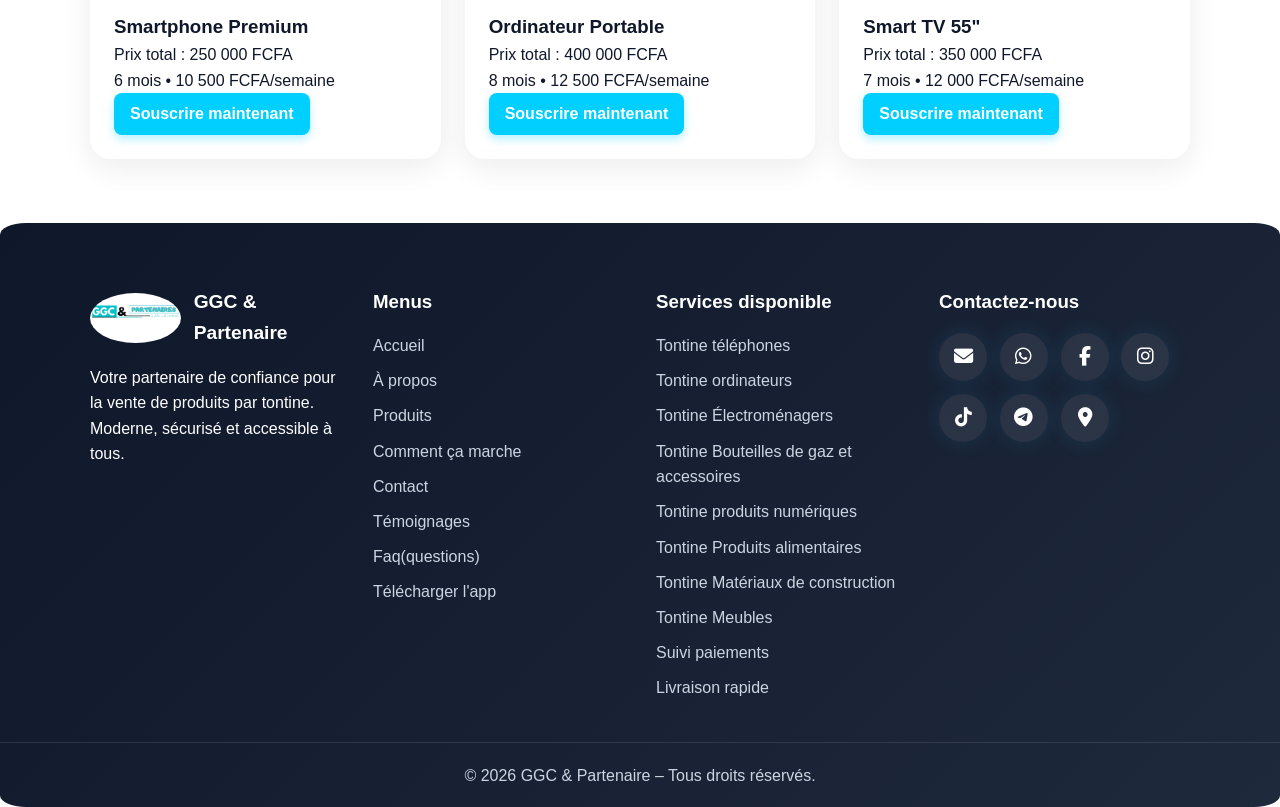
==== commit ebe4f4e2: "metre le site ggc et le icone ggc" ====
--- a/index.html
+++ b/index.html
@@ -7,6 +7,7 @@
   <title>GGC & Partenaire</title>
   <link rel="stylesheet" href="https://cdnjs.cloudflare.com/ajax/libs/font-awesome/6.5.1/css/all.min.css" />
   <link rel="stylesheet" href="assetes/css/style.css" />
+  <link rel="icon" type="image/jpeg" href="assetes/images/logom.jpeg" />
   <!--
     Données structurées (JSON-LD) : aident Google à associer clairement
     le nom "GGC Partenaire" / "GGC & Partenaire" à ce site, ce qui
